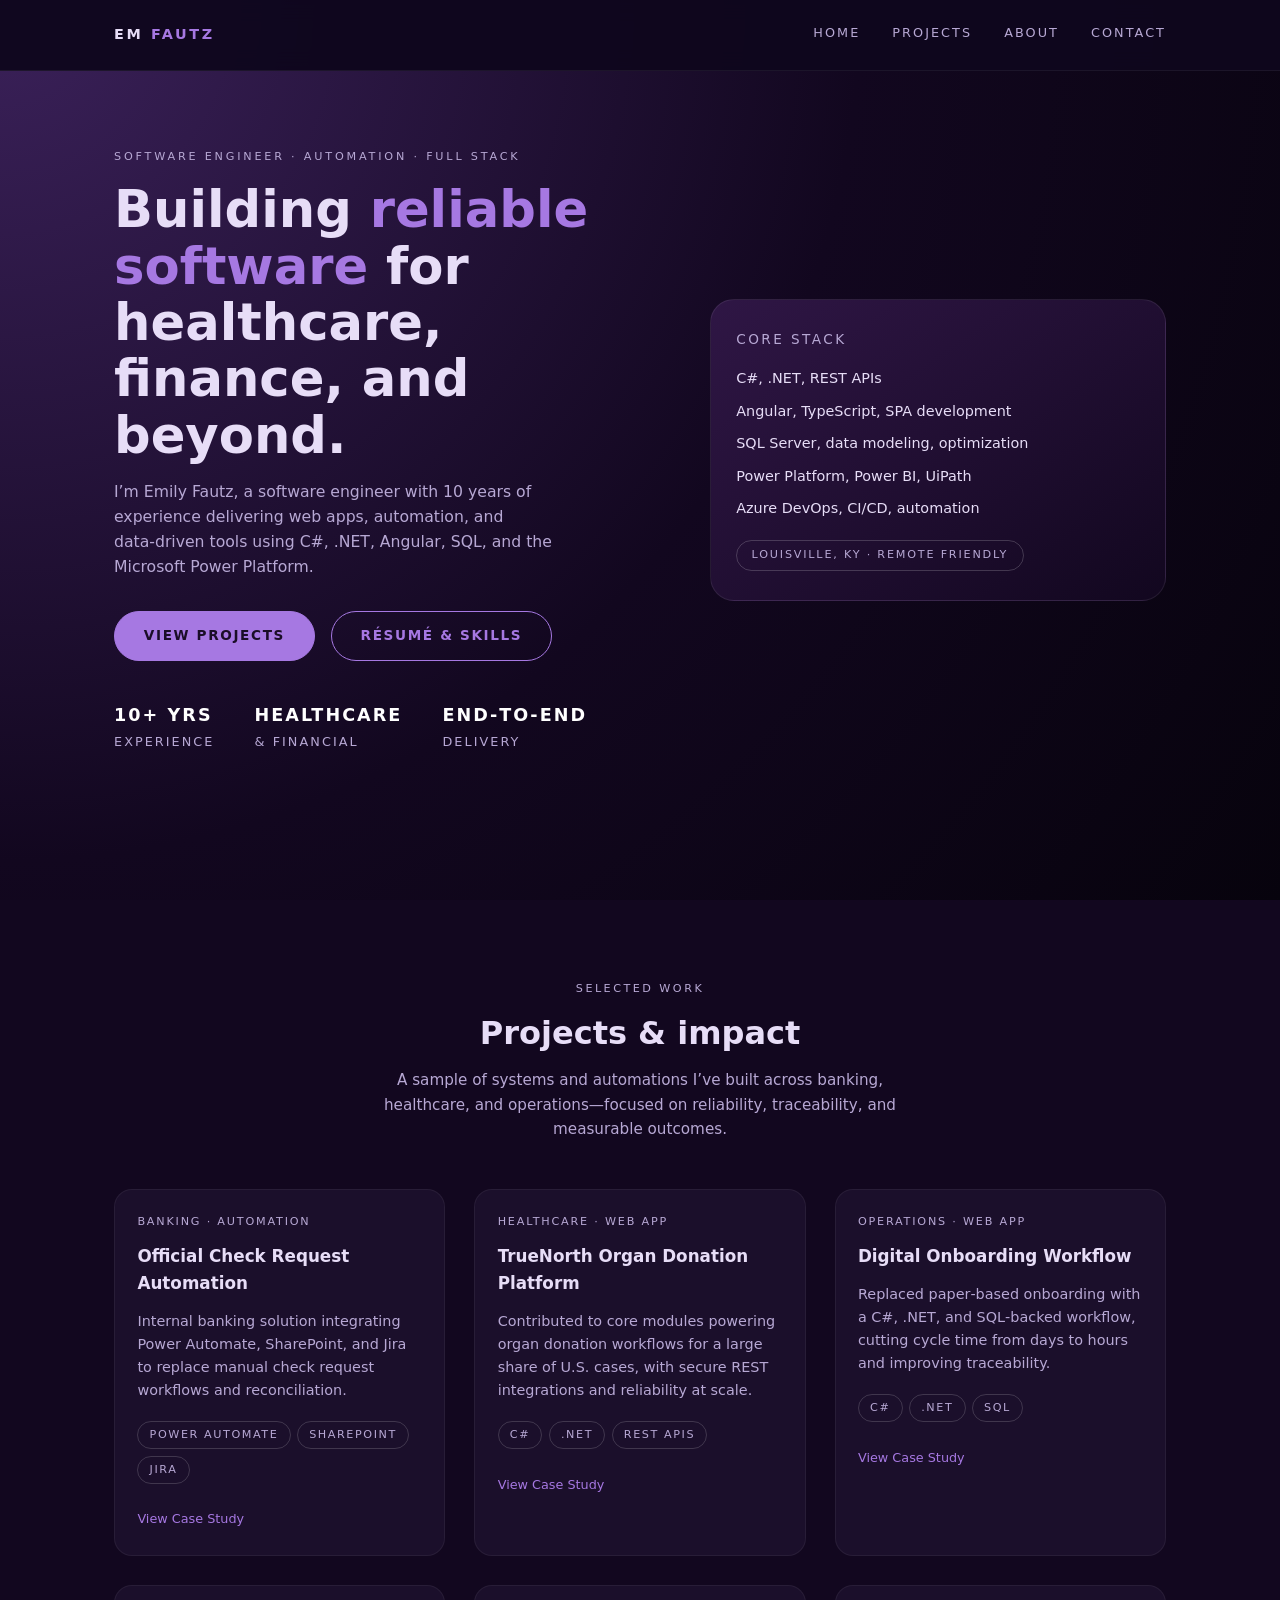
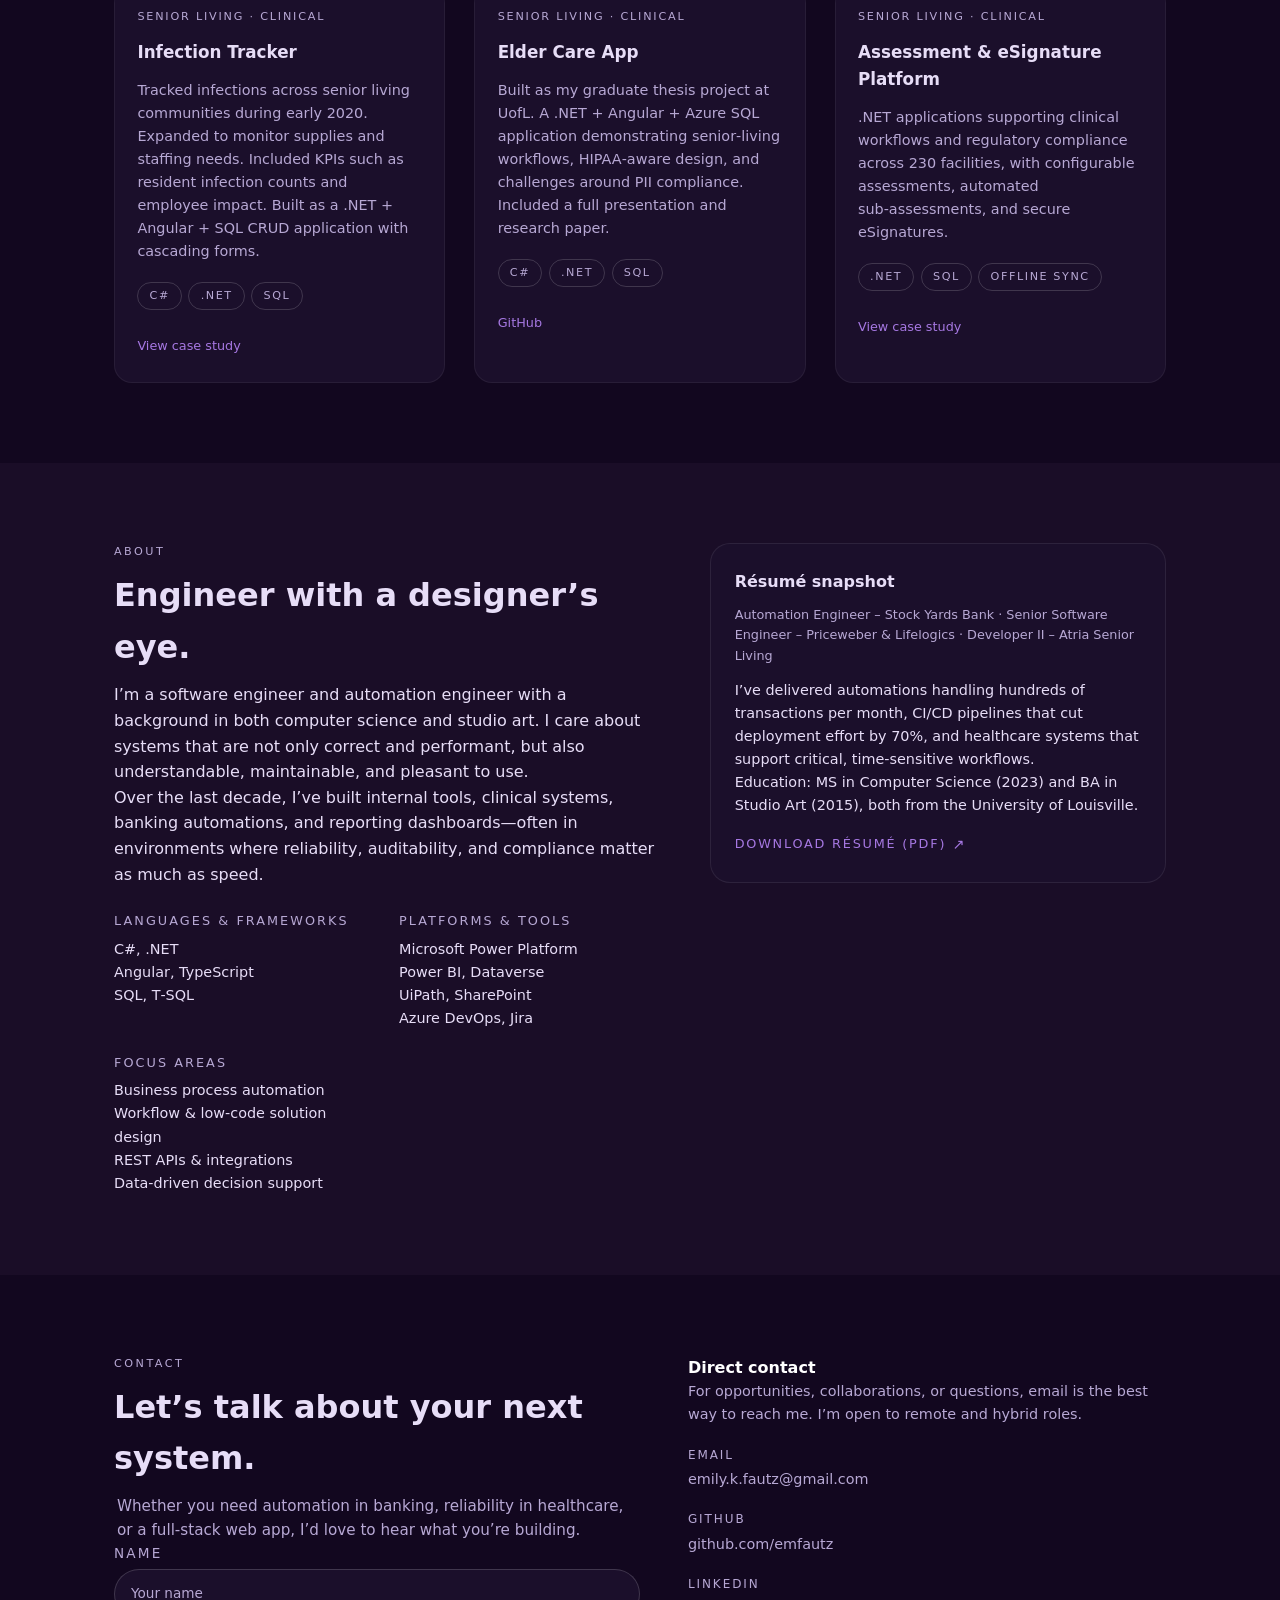
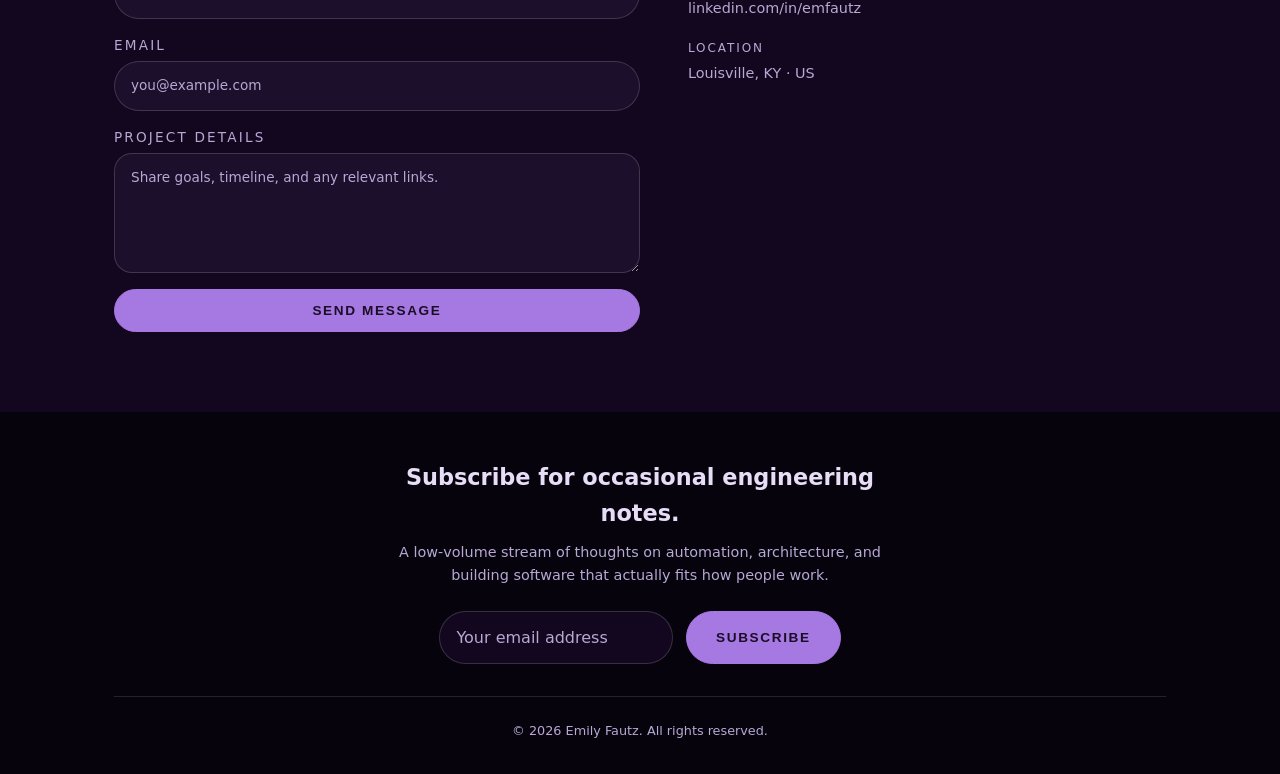
==== index.html @ 3bd38bf5 "initial file upload" ====
<!DOCTYPE html>
<html lang="en">
<head>
  <meta charset="UTF-8" />
  <title>Emily Fautz – Software Engineer</title>
  <meta name="viewport" content="width=device-width, initial-scale=1" />
  <style>
    :root {
      --primary: #2F1645;
      --primary-dark: #1A0D27;
      --accent: #A678E2;
      --light: #f7f2fb;
      --text: #e7ddf7;
      --text-muted: #b7a8d4;
      --max-width: 1100px;
    }

    * {
      box-sizing: border-box;
      margin: 0;
      padding: 0;
    }

    body {
      font-family: system-ui, -apple-system, BlinkMacSystemFont, "Segoe UI", sans-serif;
      background: var(--primary-dark);
      color: var(--text);
      line-height: 1.6;
    }

    img {
      max-width: 100%;
      display: block;
    }

    a {
      color: inherit;
      text-decoration: none;
    }

    .container {
      width: 100%;
      max-width: var(--max-width);
      margin: 0 auto;
      padding: 0 1.5rem;
    }

    .btn {
      display: inline-block;
      padding: 0.8rem 1.8rem;
      border-radius: 999px;
      border: 1px solid var(--accent);
      font-size: 0.85rem;
      letter-spacing: 0.12em;
      text-transform: uppercase;
      font-weight: 600;
      transition: all 0.2s ease;
      background: var(--accent);
      color: var(--primary-dark);
    }

    .btn-outline {
      background: transparent;
      color: var(--accent);
    }

    .btn:hover {
      transform: translateY(-1px);
      box-shadow: 0 10px 25px rgba(0, 0, 0, 0.35);
      background: #fff;
      color: var(--primary);
    }

    header {
      position: fixed;
      top: 0;
      left: 0;
      right: 0;
      z-index: 100;
      background: rgba(15, 7, 30, 0.96);
      backdrop-filter: blur(10px);
      border-bottom: 1px solid rgba(255, 255, 255, 0.06);
    }

    .nav {
      display: flex;
      align-items: center;
      justify-content: space-between;
      height: 70px;
    }

    .logo {
      font-weight: 800;
      letter-spacing: 0.18em;
      text-transform: uppercase;
      font-size: 0.9rem;
    }

    .logo span {
      color: var(--accent);
    }

    .nav-links {
      display: flex;
      gap: 2rem;
      font-size: 0.8rem;
      text-transform: uppercase;
      letter-spacing: 0.16em;
    }

    .nav-links a {
      position: relative;
      padding-bottom: 4px;
      color: var(--text-muted);
    }

    .nav-links a::after {
      content: "";
      position: absolute;
      left: 0;
      bottom: 0;
      width: 0;
      height: 2px;
      background: var(--accent);
      transition: width 0.2s ease;
    }

    .nav-links a:hover {
      color: #fff;
    }

    .nav-links a:hover::after {
      width: 100%;
    }

    main {
      padding-top: 70px;
    }

    .hero {
      min-height: 100vh;
      display: flex;
      align-items: center;
      background: radial-gradient(circle at top left, #3b215a 0, #12071f 55%, #07030d 100%);
      padding: 4rem 0;
    }

    .hero-inner {
      display: grid;
      grid-template-columns: minmax(0, 1.2fr) minmax(0, 1fr);
      gap: 3rem;
      align-items: center;
    }

    .hero-kicker {
      text-transform: uppercase;
      letter-spacing: 0.25em;
      font-size: 0.7rem;
      color: var(--text-muted);
      margin-bottom: 1rem;
    }

    .hero-title {
      font-size: clamp(2.6rem, 4vw, 3.4rem);
      line-height: 1.1;
      margin-bottom: 1rem;
    }

    .hero-title span {
      color: var(--accent);
    }

    .hero-subtitle {
      max-width: 460px;
      color: var(--text-muted);
      margin-bottom: 2rem;
      font-size: 0.98rem;
    }

    .hero-actions {
      display: flex;
      flex-wrap: wrap;
      gap: 1rem;
      margin-bottom: 2.5rem;
    }

    .hero-meta {
      display: flex;
      flex-wrap: wrap;
      gap: 2.5rem;
      font-size: 0.8rem;
      text-transform: uppercase;
      letter-spacing: 0.16em;
      color: var(--text-muted);
    }

    .hero-meta strong {
      display: block;
      font-size: 1.1rem;
      color: #fff;
      margin-bottom: 0.2rem;
    }

    .hero-panel {
      position: relative;
      border-radius: 24px;
      overflow: hidden;
      background: linear-gradient(145deg, #2F1645, #12071f);
      padding: 1.8rem 1.6rem;
      border: 1px solid rgba(255, 255, 255, 0.08);
    }

    .hero-panel-title {
      font-size: 0.85rem;
      text-transform: uppercase;
      letter-spacing: 0.18em;
      color: var(--text-muted);
      margin-bottom: 1rem;
    }

    .hero-panel-list {
      list-style: none;
      font-size: 0.9rem;
      display: grid;
      gap: 0.6rem;
      color: var(--text);
    }

    .hero-panel-tag {
      display: inline-block;
      margin-top: 1.2rem;
      padding: 0.35rem 0.9rem;
      border-radius: 999px;
      border: 1px solid rgba(255, 255, 255, 0.18);
      font-size: 0.7rem;
      text-transform: uppercase;
      letter-spacing: 0.16em;
      color: var(--text-muted);
    }

    section {
      padding: 5rem 0;
    }

    .section-header {
      text-align: center;
      margin-bottom: 3rem;
    }

    .section-kicker {
      text-transform: uppercase;
      letter-spacing: 0.22em;
      font-size: 0.7rem;
      color: var(--text-muted);
      margin-bottom: 0.6rem;
    }

    .section-title {
      font-size: 2rem;
      margin-bottom: 0.6rem;
    }

    .section-subtitle {
      max-width: 520px;
      margin: 0.5rem auto 0;
      color: var(--text-muted);
      font-size: 0.95rem;
    }

    .projects {
      background: #12071f;
    }

    .projects-grid {
      display: grid;
      grid-template-columns: repeat(auto-fit, minmax(260px, 1fr));
      gap: 1.8rem;
    }

    .project-card {
      position: relative;
      border-radius: 18px;
      overflow: hidden;
      background: #1b0f2b;
      border: 1px solid rgba(255, 255, 255, 0.06);
      padding: 1.4rem 1.4rem 1.6rem;
      display: flex;
      flex-direction: column;
      gap: 0.8rem;
    }

    .project-tag {
      font-size: 0.7rem;
      text-transform: uppercase;
      letter-spacing: 0.16em;
      color: var(--text-muted);
    }

    .project-title {
      font-size: 1.05rem;
      font-weight: 600;
    }

    .project-desc {
      font-size: 0.9rem;
      color: var(--text-muted);
    }

    .project-tech {
      display: flex;
      flex-wrap: wrap;
      gap: 0.4rem;
      margin-top: 0.4rem;
    }

    .badge {
      font-size: 0.7rem;
      text-transform: uppercase;
      letter-spacing: 0.14em;
      padding: 0.25rem 0.7rem;
      border-radius: 999px;
      border: 1px solid rgba(255, 255, 255, 0.16);
      color: var(--text-muted);
    }

    .project-links {
      margin-top: 0.8rem;
      display: flex;
      gap: 0.8rem;
      font-size: 0.8rem;
    }

    .project-links a {
      color: var(--accent);
    }

    .about {
      background: var(--primary-dark);
    }

    .about-inner {
      display: grid;
      grid-template-columns: minmax(0, 1.2fr) minmax(0, 1fr);
      gap: 3rem;
      align-items: flex-start;
    }

    .about-text p {
      margin-bottom: 1rem;
      color: var(--text-muted);
      font-size: 0.95rem;
    }

    .skills-grid {
      display: grid;
      grid-template-columns: repeat(auto-fit, minmax(180px, 1fr));
      gap: 1.4rem;
      margin-top: 1.5rem;
      font-size: 0.9rem;
    }

    .skills-group-title {
      font-size: 0.8rem;
      text-transform: uppercase;
      letter-spacing: 0.16em;
      color: var(--text-muted);
      margin-bottom: 0.4rem;
    }

    .skills-group-list {
      list-style: none;
      color: var(--text);
    }

    .resume-panel {
      border-radius: 20px;
      background: #1b0f2b;
      border: 1px solid rgba(255, 255, 255, 0.08);
      padding: 1.6rem 1.5rem;
      font-size: 0.9rem;
    }

    .resume-panel h3 {
      font-size: 1rem;
      margin-bottom: 0.6rem;
    }

    .resume-meta {
      font-size: 0.8rem;
      color: var(--text-muted);
      margin-bottom: 0.8rem;
    }

    .resume-link {
      display: inline-flex;
      align-items: center;
      gap: 0.4rem;
      margin-top: 1rem;
      font-size: 0.8rem;
      color: var(--accent);
      text-transform: uppercase;
      letter-spacing: 0.14em;
    }

    .resume-link::after {
      content: "↗";
      font-size: 0.9rem;
    }

    .contact {
      background: #12071f;
    }

    .contact-inner {
      display: grid;
      grid-template-columns: minmax(0, 1.1fr) minmax(0, 1fr);
      gap: 3rem;
      align-items: flex-start;
    }

    .contact-form {
      display: grid;
      gap: 1rem;
    }

    .field {
      display: flex;
      flex-direction: column;
      gap: 0.3rem;
      font-size: 0.85rem;
    }

    .field label {
      text-transform: uppercase;
      letter-spacing: 0.16em;
      color: var(--text-muted);
    }

    .field input,
    .field textarea {
      border-radius: 999px;
      border: 1px solid rgba(255, 255, 255, 0.16);
      padding: 0.8rem 1rem;
      font: inherit;
      background: #1b0f2b;
      color: var(--text);
      outline: none;
      transition: border-color 0.2s ease, box-shadow 0.2s ease;
    }

    .field textarea {
      border-radius: 18px;
      min-height: 120px;
      resize: vertical;
    }

    .field input::placeholder,
    .field textarea::placeholder {
      color: var(--text-muted);
    }

    .field input:focus,
    .field textarea:focus {
      border-color: var(--accent);
      box-shadow: 0 0 0 1px var(--accent);
    }

    .contact-info {
      font-size: 0.9rem;
      color: var(--text-muted);
      display: flex;
      flex-direction: column;
      gap: 1.2rem;
    }

    .contact-info h3 {
      font-size: 1rem;
      color: #fff;
    }

    .contact-item span {
      display: block;
      font-size: 0.75rem;
      text-transform: uppercase;
      letter-spacing: 0.16em;
      color: var(--text-muted);
      margin-bottom: 0.2rem;
    }

    .newsletter {
      padding: 3rem 0 2rem;
      background: #07030d;
      text-align: center;
    }

    .newsletter-inner {
      max-width: 520px;
      margin: 0 auto 2rem;
    }

    .newsletter-title {
      font-size: 1.4rem;
      margin-bottom: 0.6rem;
    }

    .newsletter-subtitle {
      font-size: 0.9rem;
      color: var(--text-muted);
    }

    .newsletter-form {
      margin-top: 1.5rem;
      display: flex;
      flex-wrap: wrap;
      gap: 0.8rem;
      justify-content: center;
    }

    .newsletter-form input {
      min-width: 220px;
      border-radius: 999px;
      border: 1px solid rgba(255, 255, 255, 0.16);
      padding: 0.8rem 1rem;
      background: #12071f;
      color: var(--text);
      font: inherit;
      outline: none;
    }

    .newsletter-form input::placeholder {
      color: var(--text-muted);
    }

    .newsletter-form input:focus {
      border-color: var(--accent);
    }

    footer {
      border-top: 1px solid rgba(255, 255, 255, 0.12);
      padding-top: 1.5rem;
      font-size: 0.8rem;
      color: var(--text-muted);
      text-align: center;
    }

    @media (max-width: 900px) {
      .hero-inner,
      .about-inner,
      .contact-inner {
        grid-template-columns: 1fr;
      }

      .hero {
        padding-top: 5rem;
      }

      .nav-links {
        display: none;
      }
    }
  </style>
</head>
<body>
  <header>
    <div class="container nav">
      <div class="logo">EM <span>FAUTZ</span></div>
      <nav class="nav-links">
        <a href="#home">Home</a>
        <a href="#projects">Projects</a>
        <a href="#about">About</a>
        <a href="#contact">Contact</a>
      </nav>
    </div>
  </header>

  <main id="home" class="hero">
    <div class="container hero-inner">
      <div>
        <div class="hero-kicker">Software engineer · automation · full stack</div>
        <h1 class="hero-title">
          Building <span>reliable software</span> for healthcare, finance, and beyond.
        </h1>
        <p class="hero-subtitle">
          I’m Emily Fautz, a software engineer with 10 years of experience delivering web apps, automation, and data‑driven
          tools using C#, .NET, Angular, SQL, and the Microsoft Power Platform.
        </p>
        <div class="hero-actions">
          <a href="#projects" class="btn">View projects</a>
          <a href="#about" class="btn btn-outline">Résumé & skills</a>
        </div>
        <div class="hero-meta">
          <div>
            <strong>10+ yrs</strong>
            experience
          </div>
          <div>
            <strong>Healthcare</strong>
            & financial
          </div>
          <div>
            <strong>End‑to‑end</strong>
            delivery
          </div>
        </div>
      </div>

      <aside class="hero-panel">
        <div class="hero-panel-title">Core stack</div>
        <ul class="hero-panel-list">
          <li>C#, .NET, REST APIs</li>
          <li>Angular, TypeScript, SPA development</li>
          <li>SQL Server, data modeling, optimization</li>
          <li>Power Platform, Power BI, UiPath</li>
          <li>Azure DevOps, CI/CD, automation</li>
        </ul>
        <div class="hero-panel-tag">Louisville, KY · Remote friendly</div>
      </aside>
    </div>
  </main>

  <section id="projects" class="projects">
    <div class="container">
      <div class="section-header">
        <div class="section-kicker">Selected work</div>
        <h2 class="section-title">Projects & impact</h2>
        <p class="section-subtitle">
          A sample of systems and automations I’ve built across banking, healthcare, and operations—focused on reliability,
          traceability, and measurable outcomes.
        </p>
      </div>

      <div class="projects-grid">
        <article class="project-card">
          <div class="project-tag">Banking · Automation</div>
          <h3 class="project-title">Official Check Request Automation</h3>
          <p class="project-desc">
            Internal banking solution integrating Power Automate, SharePoint, and Jira to replace manual check request
            workflows and reconciliation.
          </p>
          <div class="project-tech">
            <span class="badge">Power Automate</span>
            <span class="badge">SharePoint</span>
            <span class="badge">Jira</span>
          </div>
          <div class="project-links">
            <a href="case-official-check.html">View Case Study</a>
          </div>
        </article>

        <article class="project-card">
          <div class="project-tag">Healthcare · Web app</div>
          <h3 class="project-title">TrueNorth Organ Donation Platform</h3>
          <p class="project-desc">
            Contributed to core modules powering organ donation workflows for a large share of U.S. cases, with secure REST
            integrations and reliability at scale.
          </p>
          <div class="project-tech">
            <span class="badge">C#</span>
            <span class="badge">.NET</span>
            <span class="badge">REST APIs</span>
          </div>
          <div class="project-links">
            <a href="case-truenorth.html">View Case Study</a>
          </div>
        </article>

        <article class="project-card">
          <div class="project-tag">Operations · Web app</div>
          <h3 class="project-title">Digital Onboarding Workflow</h3>
          <p class="project-desc">
            Replaced paper‑based onboarding with a C#, .NET, and SQL‑backed workflow, cutting cycle time from days to hours
            and improving traceability.
          </p>
          <div class="project-tech">
            <span class="badge">C#</span>
            <span class="badge">.NET</span>
            <span class="badge">SQL</span>
          </div>
          <div class="project-links">
            <a href="case-onboarding.html">View Case Study</a>
          </div>
        </article>

        <article class="project-card">
          <div class="project-tag">Senior living · Clinical</div>
          <h3 class="project-title">Infection Tracker</h3>
          <p class="project-desc">
            Tracked infections across senior living communities during early 2020. Expanded to monitor supplies and staffing needs.
            Included KPIs such as resident infection counts and employee impact. Built as a .NET + Angular + SQL CRUD application
            with cascading forms.
          </p>
          <div class="project-tech">
            <span class="badge">C#</span>
            <span class="badge">.NET</span>
            <span class="badge">SQL</span>
          </div>
          <div class="project-links">
            <a href="case-infection-tracker.html">View case study</a>
          </div>
        </article>
        <article class="project-card">
          <div class="project-tag">Senior living · Clinical</div>
          <h3 class="project-title">Elder Care App</h3>
          <p class="project-desc">
            Built as my graduate thesis project at UofL. A .NET + Angular + Azure SQL application demonstrating senior‑living
            workflows, HIPAA‑aware design, and challenges around PII compliance. Included a full presentation and research paper.
          </p>
          <div class="project-tech">
            <span class="badge">C#</span>
            <span class="badge">.NET</span>
            <span class="badge">SQL</span>
          </div>
          <div class="project-links">
            <a href="https://github.com/emfautz/ElderCareApplication" target="_blank">GitHub</a>
          </div>
        </article>

      <article class="project-card">
        <div class="project-tag">Senior living · Clinical</div>
        <h3 class="project-title">Assessment & eSignature Platform</h3>
        <p class="project-desc">
          .NET applications supporting clinical workflows and regulatory compliance across 230 facilities, with configurable
          assessments, automated sub‑assessments, and secure eSignatures.
        </p>
        <div class="project-tech">
          <span class="badge">.NET</span>
          <span class="badge">SQL</span>
          <span class="badge">Offline sync</span>
        </div>
        <div class="project-links">
          <a href="case-assessment-esignature.html">View case study</a>
        </div>
      </article>

      </div>
    </div>
  </section>

  <section id="about" class="about">
    <div class="container about-inner">
      <div>
        <div class="section-kicker">About</div>
        <h2 class="section-title">Engineer with a designer’s eye.</h2>
        <p>
          I’m a software engineer and automation engineer with a background in both computer science and studio art.
          I care about systems that are not only correct and performant, but also understandable, maintainable, and
          pleasant to use.
        </p>
        <p>
          Over the last decade, I’ve built internal tools, clinical systems, banking automations, and reporting
          dashboards—often in environments where reliability, auditability, and compliance matter as much as speed.
        </p>

        <div class="skills-grid">
          <div>
            <div class="skills-group-title">Languages & frameworks</div>
            <ul class="skills-group-list">
              <li>C#, .NET</li>
              <li>Angular, TypeScript</li>
              <li>SQL, T‑SQL</li>
            </ul>
          </div>
          <div>
            <div class="skills-group-title">Platforms & tools</div>
            <ul class="skills-group-list">
              <li>Microsoft Power Platform</li>
              <li>Power BI, Dataverse</li>
              <li>UiPath, SharePoint</li>
              <li>Azure DevOps, Jira</li>
            </ul>
          </div>
          <div>
            <div class="skills-group-title">Focus areas</div>
            <ul class="skills-group-list">
              <li>Business process automation</li>
              <li>Workflow & low‑code solution design</li>
              <li>REST APIs & integrations</li>
              <li>Data‑driven decision support</li>
            </ul>
          </div>
        </div>
      </div>

      <aside class="resume-panel">
        <h3>Résumé snapshot</h3>
        <div class="resume-meta">
          Automation Engineer – Stock Yards Bank · Senior Software Engineer – Priceweber & Lifelogics · Developer II – Atria
          Senior Living
        </div>
        <p>
          I’ve delivered automations handling hundreds of transactions per month, CI/CD pipelines that cut deployment
          effort by 70%, and healthcare systems that support critical, time‑sensitive workflows.
        </p>
        <p>
          Education: MS in Computer Science (2023) and BA in Studio Art (2015), both from the University of Louisville.
        </p>
        <a class="resume-link" href="resume.pdf" download>Download résumé (PDF)</a>
      </aside>
    </div>
  </section>

  <section id="contact" class="contact">
    <div class="container contact-inner">
      <div>
        <div class="section-kicker">Contact</div>
        <h2 class="section-title">Let’s talk about your next system.</h2>
        <p class="section-subtitle">
          Whether you need automation in banking, reliability in healthcare, or a full‑stack web app, I’d love to hear
          what you’re building.
        </p>

        <form class="contact-form" onsubmit="event.preventDefault(); alert('Demo only – wire this up to your backend or form service.');">
          <div class="field">
            <label for="name">Name</label>
            <input id="name" type="text" placeholder="Your name" required />
          </div>
          <div class="field">
            <label for="email">Email</label>
            <input id="email" type="email" placeholder="you@example.com" required />
          </div>
          <div class="field">
            <label for="message">Project details</label>
            <textarea id="message" placeholder="Share goals, timeline, and any relevant links."></textarea>
          </div>
          <button class="btn" type="submit">Send message</button>
        </form>
      </div>

      <div class="contact-info">
        <div>
          <h3>Direct contact</h3>
          <p>
            For opportunities, collaborations, or questions, email is the best way to reach me. I’m open to remote and
            hybrid roles.
          </p>
        </div>
        <div class="contact-item">
          <span>Email</span>
          <a href="mailto:emily.k.fautz@gmail.com">emily.k.fautz@gmail.com</a>
        </div>
        <div class="contact-item">
          <span>GitHub</span>
          <a href="https://github.com/emfautz" target="_blank">github.com/emfautz</a>
        </div>
        <div class="contact-item">
          <span>LinkedIn</span>
          <a href="https://linkedin.com/in/emfautz" target="_blank">linkedin.com/in/emfautz</a>
        </div>
        <div class="contact-item">
          <span>Location</span>
          Louisville, KY · US
        </div>
      </div>
    </div>
  </section>

  <section class="newsletter">
    <div class="container">
      <div class="newsletter-inner">
        <h3 class="newsletter-title">Subscribe for occasional engineering notes.</h3>
        <p class="newsletter-subtitle">
          A low‑volume stream of thoughts on automation, architecture, and building software that actually fits how people work.
        </p>

        <form class="newsletter-form" onsubmit="event.preventDefault(); alert('Newsletter demo only.');">
          <input type="email" placeholder="Your email address" required />
          <button class="btn" type="submit">Subscribe</button>
        </form>
      </div>

      <footer>
        &copy; <span id="year"></span> Emily Fautz. All rights reserved.
      </footer>
    </div>
  </section>

  <script>
    document.getElementById("year").textContent = new Date().getFullYear();
  </script>
</body>
</html>
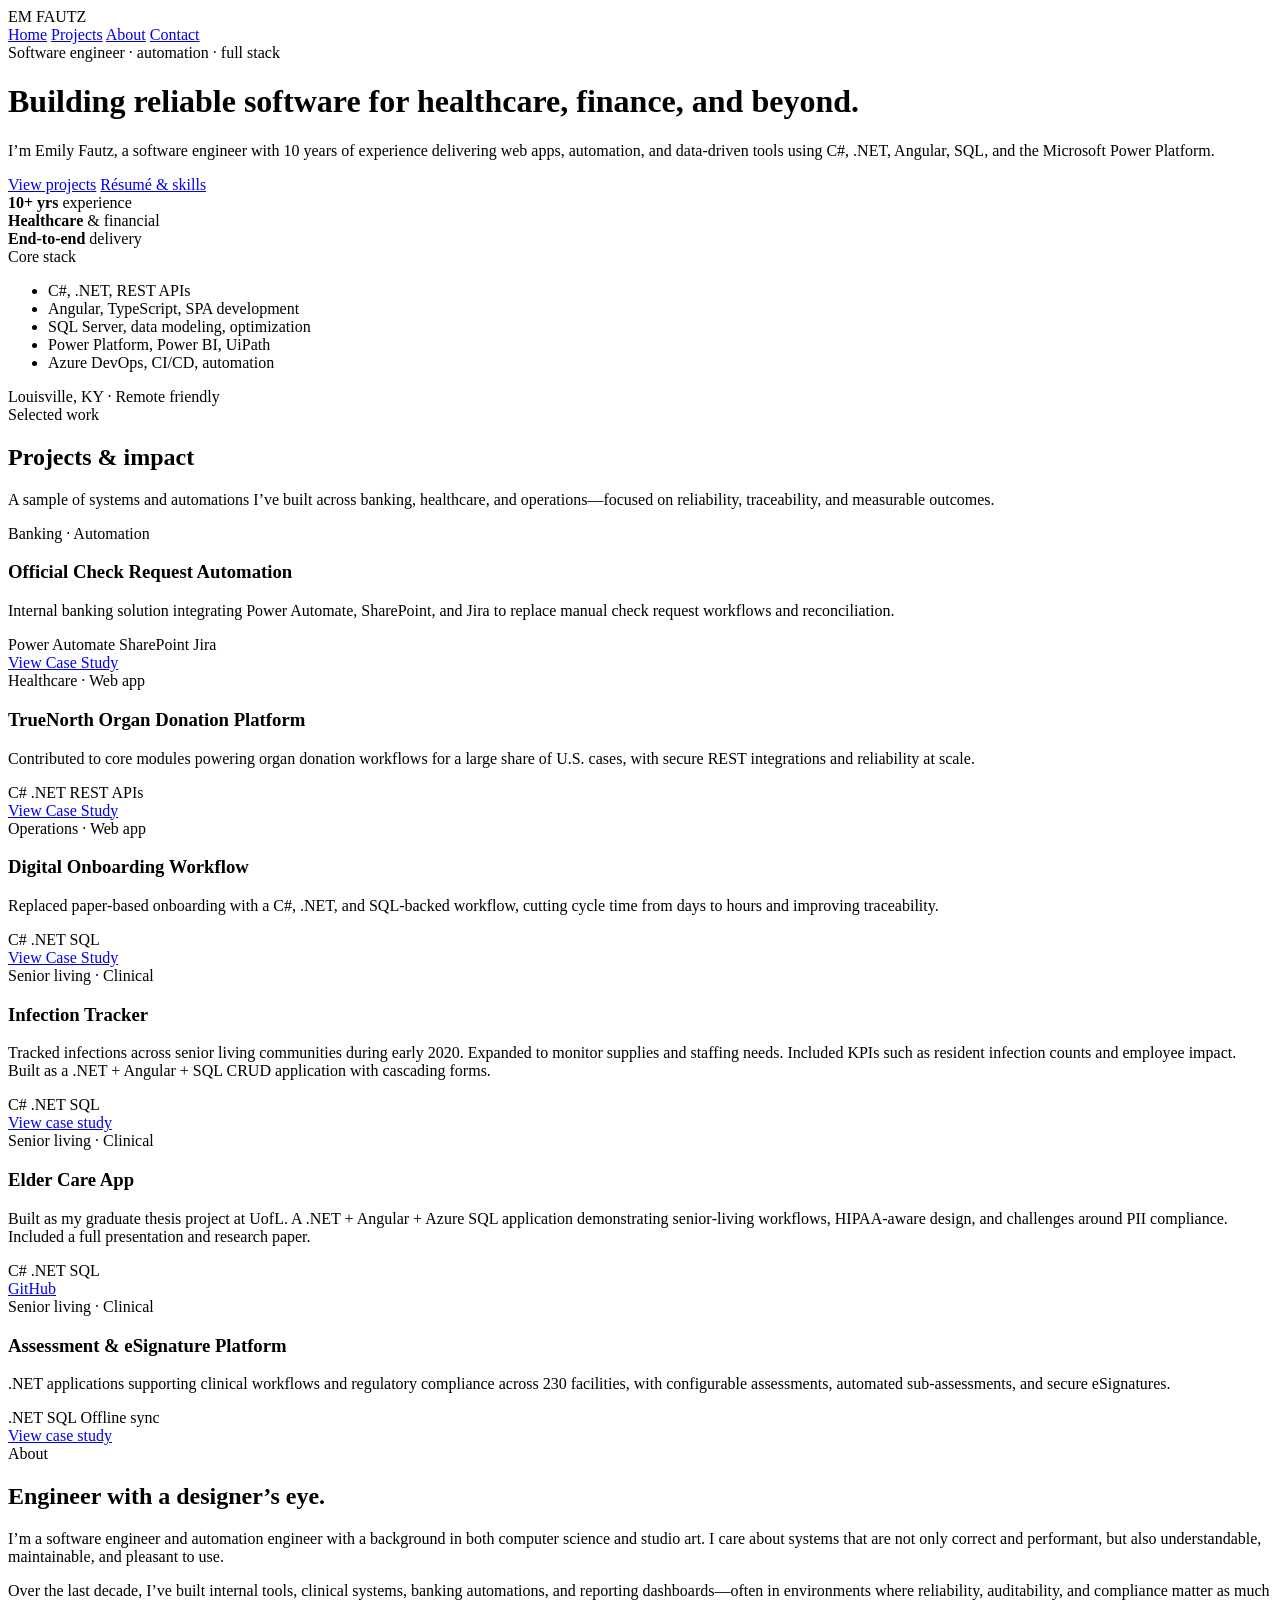
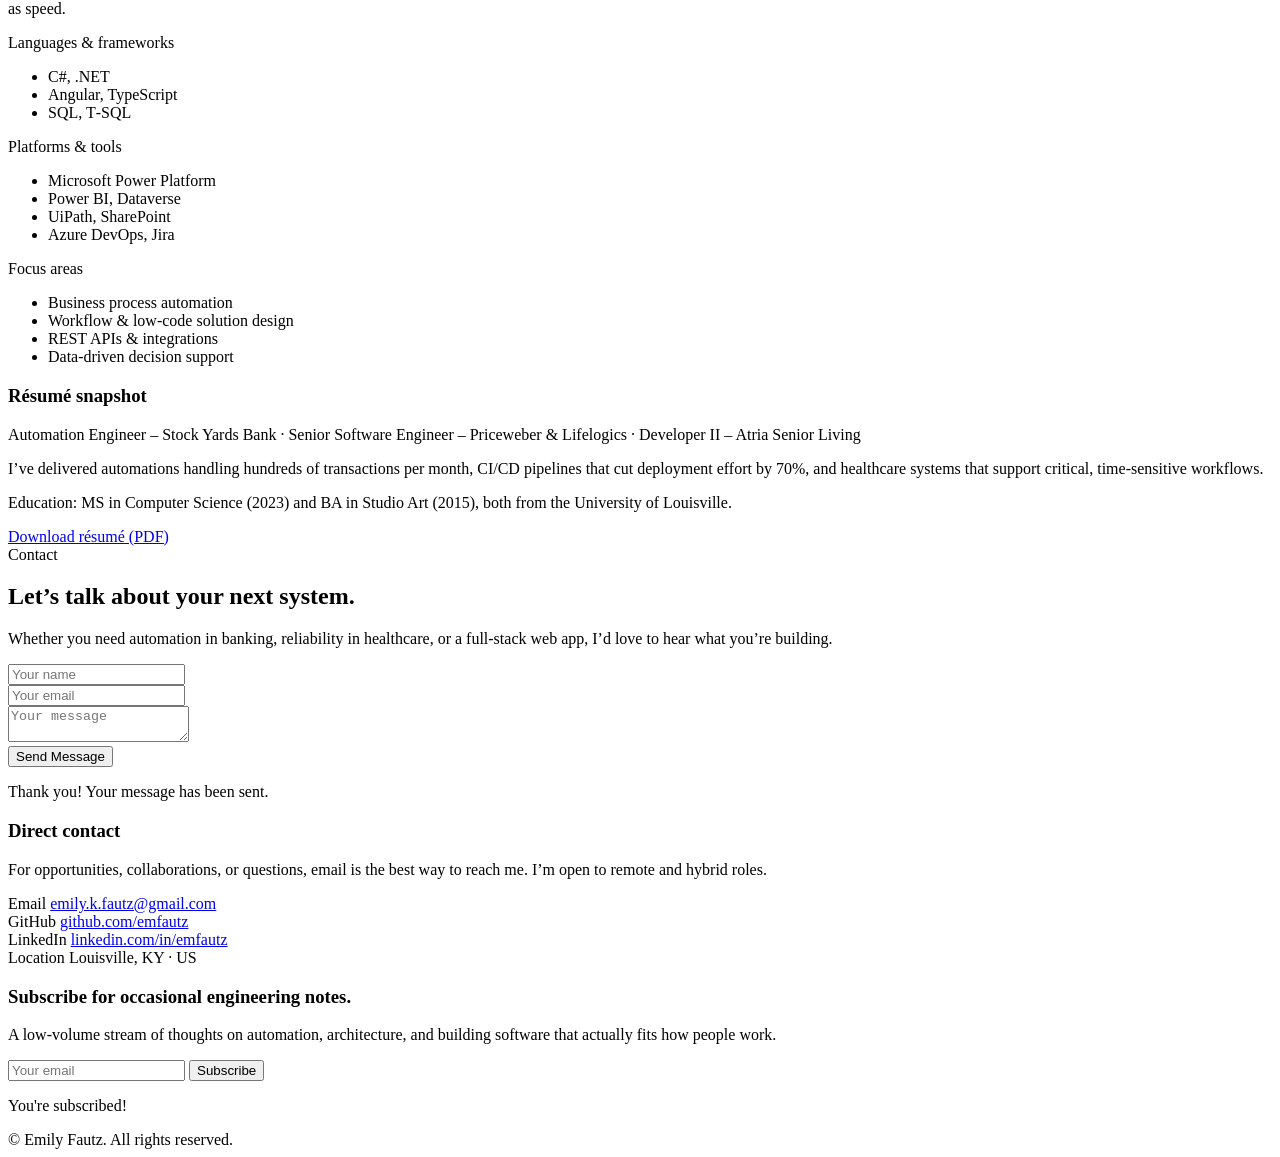
==== commit 8e4ca409: "Add files via upload" ====
--- a/index.html
+++ b/index.html
@@ -4,561 +4,7 @@
   <meta charset="UTF-8" />
   <title>Emily Fautz – Software Engineer</title>
   <meta name="viewport" content="width=device-width, initial-scale=1" />
-  <style>
-    :root {
-      --primary: #2F1645;
-      --primary-dark: #1A0D27;
-      --accent: #A678E2;
-      --light: #f7f2fb;
-      --text: #e7ddf7;
-      --text-muted: #b7a8d4;
-      --max-width: 1100px;
-    }
-
-    * {
-      box-sizing: border-box;
-      margin: 0;
-      padding: 0;
-    }
-
-    body {
-      font-family: system-ui, -apple-system, BlinkMacSystemFont, "Segoe UI", sans-serif;
-      background: var(--primary-dark);
-      color: var(--text);
-      line-height: 1.6;
-    }
-
-    img {
-      max-width: 100%;
-      display: block;
-    }
-
-    a {
-      color: inherit;
-      text-decoration: none;
-    }
-
-    .container {
-      width: 100%;
-      max-width: var(--max-width);
-      margin: 0 auto;
-      padding: 0 1.5rem;
-    }
-
-    .btn {
-      display: inline-block;
-      padding: 0.8rem 1.8rem;
-      border-radius: 999px;
-      border: 1px solid var(--accent);
-      font-size: 0.85rem;
-      letter-spacing: 0.12em;
-      text-transform: uppercase;
-      font-weight: 600;
-      transition: all 0.2s ease;
-      background: var(--accent);
-      color: var(--primary-dark);
-    }
-
-    .btn-outline {
-      background: transparent;
-      color: var(--accent);
-    }
-
-    .btn:hover {
-      transform: translateY(-1px);
-      box-shadow: 0 10px 25px rgba(0, 0, 0, 0.35);
-      background: #fff;
-      color: var(--primary);
-    }
-
-    header {
-      position: fixed;
-      top: 0;
-      left: 0;
-      right: 0;
-      z-index: 100;
-      background: rgba(15, 7, 30, 0.96);
-      backdrop-filter: blur(10px);
-      border-bottom: 1px solid rgba(255, 255, 255, 0.06);
-    }
-
-    .nav {
-      display: flex;
-      align-items: center;
-      justify-content: space-between;
-      height: 70px;
-    }
-
-    .logo {
-      font-weight: 800;
-      letter-spacing: 0.18em;
-      text-transform: uppercase;
-      font-size: 0.9rem;
-    }
-
-    .logo span {
-      color: var(--accent);
-    }
-
-    .nav-links {
-      display: flex;
-      gap: 2rem;
-      font-size: 0.8rem;
-      text-transform: uppercase;
-      letter-spacing: 0.16em;
-    }
-
-    .nav-links a {
-      position: relative;
-      padding-bottom: 4px;
-      color: var(--text-muted);
-    }
-
-    .nav-links a::after {
-      content: "";
-      position: absolute;
-      left: 0;
-      bottom: 0;
-      width: 0;
-      height: 2px;
-      background: var(--accent);
-      transition: width 0.2s ease;
-    }
-
-    .nav-links a:hover {
-      color: #fff;
-    }
-
-    .nav-links a:hover::after {
-      width: 100%;
-    }
-
-    main {
-      padding-top: 70px;
-    }
-
-    .hero {
-      min-height: 100vh;
-      display: flex;
-      align-items: center;
-      background: radial-gradient(circle at top left, #3b215a 0, #12071f 55%, #07030d 100%);
-      padding: 4rem 0;
-    }
-
-    .hero-inner {
-      display: grid;
-      grid-template-columns: minmax(0, 1.2fr) minmax(0, 1fr);
-      gap: 3rem;
-      align-items: center;
-    }
-
-    .hero-kicker {
-      text-transform: uppercase;
-      letter-spacing: 0.25em;
-      font-size: 0.7rem;
-      color: var(--text-muted);
-      margin-bottom: 1rem;
-    }
-
-    .hero-title {
-      font-size: clamp(2.6rem, 4vw, 3.4rem);
-      line-height: 1.1;
-      margin-bottom: 1rem;
-    }
-
-    .hero-title span {
-      color: var(--accent);
-    }
-
-    .hero-subtitle {
-      max-width: 460px;
-      color: var(--text-muted);
-      margin-bottom: 2rem;
-      font-size: 0.98rem;
-    }
-
-    .hero-actions {
-      display: flex;
-      flex-wrap: wrap;
-      gap: 1rem;
-      margin-bottom: 2.5rem;
-    }
-
-    .hero-meta {
-      display: flex;
-      flex-wrap: wrap;
-      gap: 2.5rem;
-      font-size: 0.8rem;
-      text-transform: uppercase;
-      letter-spacing: 0.16em;
-      color: var(--text-muted);
-    }
-
-    .hero-meta strong {
-      display: block;
-      font-size: 1.1rem;
-      color: #fff;
-      margin-bottom: 0.2rem;
-    }
-
-    .hero-panel {
-      position: relative;
-      border-radius: 24px;
-      overflow: hidden;
-      background: linear-gradient(145deg, #2F1645, #12071f);
-      padding: 1.8rem 1.6rem;
-      border: 1px solid rgba(255, 255, 255, 0.08);
-    }
-
-    .hero-panel-title {
-      font-size: 0.85rem;
-      text-transform: uppercase;
-      letter-spacing: 0.18em;
-      color: var(--text-muted);
-      margin-bottom: 1rem;
-    }
-
-    .hero-panel-list {
-      list-style: none;
-      font-size: 0.9rem;
-      display: grid;
-      gap: 0.6rem;
-      color: var(--text);
-    }
-
-    .hero-panel-tag {
-      display: inline-block;
-      margin-top: 1.2rem;
-      padding: 0.35rem 0.9rem;
-      border-radius: 999px;
-      border: 1px solid rgba(255, 255, 255, 0.18);
-      font-size: 0.7rem;
-      text-transform: uppercase;
-      letter-spacing: 0.16em;
-      color: var(--text-muted);
-    }
-
-    section {
-      padding: 5rem 0;
-    }
-
-    .section-header {
-      text-align: center;
-      margin-bottom: 3rem;
-    }
-
-    .section-kicker {
-      text-transform: uppercase;
-      letter-spacing: 0.22em;
-      font-size: 0.7rem;
-      color: var(--text-muted);
-      margin-bottom: 0.6rem;
-    }
-
-    .section-title {
-      font-size: 2rem;
-      margin-bottom: 0.6rem;
-    }
-
-    .section-subtitle {
-      max-width: 520px;
-      margin: 0.5rem auto 0;
-      color: var(--text-muted);
-      font-size: 0.95rem;
-    }
-
-    .projects {
-      background: #12071f;
-    }
-
-    .projects-grid {
-      display: grid;
-      grid-template-columns: repeat(auto-fit, minmax(260px, 1fr));
-      gap: 1.8rem;
-    }
-
-    .project-card {
-      position: relative;
-      border-radius: 18px;
-      overflow: hidden;
-      background: #1b0f2b;
-      border: 1px solid rgba(255, 255, 255, 0.06);
-      padding: 1.4rem 1.4rem 1.6rem;
-      display: flex;
-      flex-direction: column;
-      gap: 0.8rem;
-    }
-
-    .project-tag {
-      font-size: 0.7rem;
-      text-transform: uppercase;
-      letter-spacing: 0.16em;
-      color: var(--text-muted);
-    }
-
-    .project-title {
-      font-size: 1.05rem;
-      font-weight: 600;
-    }
-
-    .project-desc {
-      font-size: 0.9rem;
-      color: var(--text-muted);
-    }
-
-    .project-tech {
-      display: flex;
-      flex-wrap: wrap;
-      gap: 0.4rem;
-      margin-top: 0.4rem;
-    }
-
-    .badge {
-      font-size: 0.7rem;
-      text-transform: uppercase;
-      letter-spacing: 0.14em;
-      padding: 0.25rem 0.7rem;
-      border-radius: 999px;
-      border: 1px solid rgba(255, 255, 255, 0.16);
-      color: var(--text-muted);
-    }
-
-    .project-links {
-      margin-top: 0.8rem;
-      display: flex;
-      gap: 0.8rem;
-      font-size: 0.8rem;
-    }
-
-    .project-links a {
-      color: var(--accent);
-    }
-
-    .about {
-      background: var(--primary-dark);
-    }
-
-    .about-inner {
-      display: grid;
-      grid-template-columns: minmax(0, 1.2fr) minmax(0, 1fr);
-      gap: 3rem;
-      align-items: flex-start;
-    }
-
-    .about-text p {
-      margin-bottom: 1rem;
-      color: var(--text-muted);
-      font-size: 0.95rem;
-    }
-
-    .skills-grid {
-      display: grid;
-      grid-template-columns: repeat(auto-fit, minmax(180px, 1fr));
-      gap: 1.4rem;
-      margin-top: 1.5rem;
-      font-size: 0.9rem;
-    }
-
-    .skills-group-title {
-      font-size: 0.8rem;
-      text-transform: uppercase;
-      letter-spacing: 0.16em;
-      color: var(--text-muted);
-      margin-bottom: 0.4rem;
-    }
-
-    .skills-group-list {
-      list-style: none;
-      color: var(--text);
-    }
-
-    .resume-panel {
-      border-radius: 20px;
-      background: #1b0f2b;
-      border: 1px solid rgba(255, 255, 255, 0.08);
-      padding: 1.6rem 1.5rem;
-      font-size: 0.9rem;
-    }
-
-    .resume-panel h3 {
-      font-size: 1rem;
-      margin-bottom: 0.6rem;
-    }
-
-    .resume-meta {
-      font-size: 0.8rem;
-      color: var(--text-muted);
-      margin-bottom: 0.8rem;
-    }
-
-    .resume-link {
-      display: inline-flex;
-      align-items: center;
-      gap: 0.4rem;
-      margin-top: 1rem;
-      font-size: 0.8rem;
-      color: var(--accent);
-      text-transform: uppercase;
-      letter-spacing: 0.14em;
-    }
-
-    .resume-link::after {
-      content: "↗";
-      font-size: 0.9rem;
-    }
-
-    .contact {
-      background: #12071f;
-    }
-
-    .contact-inner {
-      display: grid;
-      grid-template-columns: minmax(0, 1.1fr) minmax(0, 1fr);
-      gap: 3rem;
-      align-items: flex-start;
-    }
-
-    .contact-form {
-      display: grid;
-      gap: 1rem;
-    }
-
-    .field {
-      display: flex;
-      flex-direction: column;
-      gap: 0.3rem;
-      font-size: 0.85rem;
-    }
-
-    .field label {
-      text-transform: uppercase;
-      letter-spacing: 0.16em;
-      color: var(--text-muted);
-    }
-
-    .field input,
-    .field textarea {
-      border-radius: 999px;
-      border: 1px solid rgba(255, 255, 255, 0.16);
-      padding: 0.8rem 1rem;
-      font: inherit;
-      background: #1b0f2b;
-      color: var(--text);
-      outline: none;
-      transition: border-color 0.2s ease, box-shadow 0.2s ease;
-    }
-
-    .field textarea {
-      border-radius: 18px;
-      min-height: 120px;
-      resize: vertical;
-    }
-
-    .field input::placeholder,
-    .field textarea::placeholder {
-      color: var(--text-muted);
-    }
-
-    .field input:focus,
-    .field textarea:focus {
-      border-color: var(--accent);
-      box-shadow: 0 0 0 1px var(--accent);
-    }
-
-    .contact-info {
-      font-size: 0.9rem;
-      color: var(--text-muted);
-      display: flex;
-      flex-direction: column;
-      gap: 1.2rem;
-    }
-
-    .contact-info h3 {
-      font-size: 1rem;
-      color: #fff;
-    }
-
-    .contact-item span {
-      display: block;
-      font-size: 0.75rem;
-      text-transform: uppercase;
-      letter-spacing: 0.16em;
-      color: var(--text-muted);
-      margin-bottom: 0.2rem;
-    }
-
-    .newsletter {
-      padding: 3rem 0 2rem;
-      background: #07030d;
-      text-align: center;
-    }
-
-    .newsletter-inner {
-      max-width: 520px;
-      margin: 0 auto 2rem;
-    }
-
-    .newsletter-title {
-      font-size: 1.4rem;
-      margin-bottom: 0.6rem;
-    }
-
-    .newsletter-subtitle {
-      font-size: 0.9rem;
-      color: var(--text-muted);
-    }
-
-    .newsletter-form {
-      margin-top: 1.5rem;
-      display: flex;
-      flex-wrap: wrap;
-      gap: 0.8rem;
-      justify-content: center;
-    }
-
-    .newsletter-form input {
-      min-width: 220px;
-      border-radius: 999px;
-      border: 1px solid rgba(255, 255, 255, 0.16);
-      padding: 0.8rem 1rem;
-      background: #12071f;
-      color: var(--text);
-      font: inherit;
-      outline: none;
-    }
-
-    .newsletter-form input::placeholder {
-      color: var(--text-muted);
-    }
-
-    .newsletter-form input:focus {
-      border-color: var(--accent);
-    }
-
-    footer {
-      border-top: 1px solid rgba(255, 255, 255, 0.12);
-      padding-top: 1.5rem;
-      font-size: 0.8rem;
-      color: var(--text-muted);
-      text-align: center;
-    }
-
-    @media (max-width: 900px) {
-      .hero-inner,
-      .about-inner,
-      .contact-inner {
-        grid-template-columns: 1fr;
-      }
-
-      .hero {
-        padding-top: 5rem;
-      }
-
-      .nav-links {
-        display: none;
-      }
-    }
-  </style>
+  <link rel="stylesheet" href="css/styles.css">
 </head>
 <body>
   <header>
@@ -809,21 +255,22 @@
           what you’re building.
         </p>
 
-        <form class="contact-form" onsubmit="event.preventDefault(); alert('Demo only – wire this up to your backend or form service.');">
-          <div class="field">
-            <label for="name">Name</label>
-            <input id="name" type="text" placeholder="Your name" required />
-          </div>
-          <div class="field">
-            <label for="email">Email</label>
-            <input id="email" type="email" placeholder="you@example.com" required />
-          </div>
-          <div class="field">
-            <label for="message">Project details</label>
-            <textarea id="message" placeholder="Share goals, timeline, and any relevant links."></textarea>
-          </div>
-          <button class="btn" type="submit">Send message</button>
-        </form>
+      <form id="contact-form" class="contact-form">
+        <div class="field"><input type="text" name="name" placeholder="Your name" required></div>
+        <div class="field"><input type="email" name="email" placeholder="Your email" required></div>
+        <div class="field"><textarea name="message" placeholder="Your message" required></textarea></div>
+        
+        
+        
+
+        <!-- Honeypot field -->
+        <input type="text" name="_gotcha" style="display:none">
+        <button type="submit" class="btn">Send Message</button>
+      </form>
+      </div>
+      <!-- POPUP -->
+      <div id="contact-popup" class="contact-popup">
+        <p>Thank you! Your message has been sent.</p>
       </div>
 
       <div class="contact-info">
@@ -862,20 +309,29 @@
           A low‑volume stream of thoughts on automation, architecture, and building software that actually fits how people work.
         </p>
 
-        <form class="newsletter-form" onsubmit="event.preventDefault(); alert('Newsletter demo only.');">
-          <input type="email" placeholder="Your email address" required />
-          <button class="btn" type="submit">Subscribe</button>
-        </form>
-      </div>
-
-      <footer>
-        &copy; <span id="year"></span> Emily Fautz. All rights reserved.
-      </footer>
-    </div>
-  </section>
-
-  <script>
-    document.getElementById("year").textContent = new Date().getFullYear();
-  </script>
+      <form id="subscribe-form" class="newsletter-form">
+        <input type="email" name="email" placeholder="Your email" required>
+
+        <!-- Honeypot -->
+        <input type="text" name="_gotcha" style="display:none">
+
+        <button type="submit" class="btn">Subscribe</button>
+      </form>
+
+      <!-- Popup -->
+      <div id="subscribe-popup" class="contact-popup">
+        <p>You're subscribed!</p>
+      </div>
+    </div> <!-- Closes newsletter-inner -->
+  </div> <!-- Closes container -->
+</section>
+
+<footer>
+  <div class="container">
+    &copy; <span id="year"></span> Emily Fautz. All rights reserved.
+  </div>
+</footer>
+
+<script src="js/main.js"></script>
 </body>
 </html>
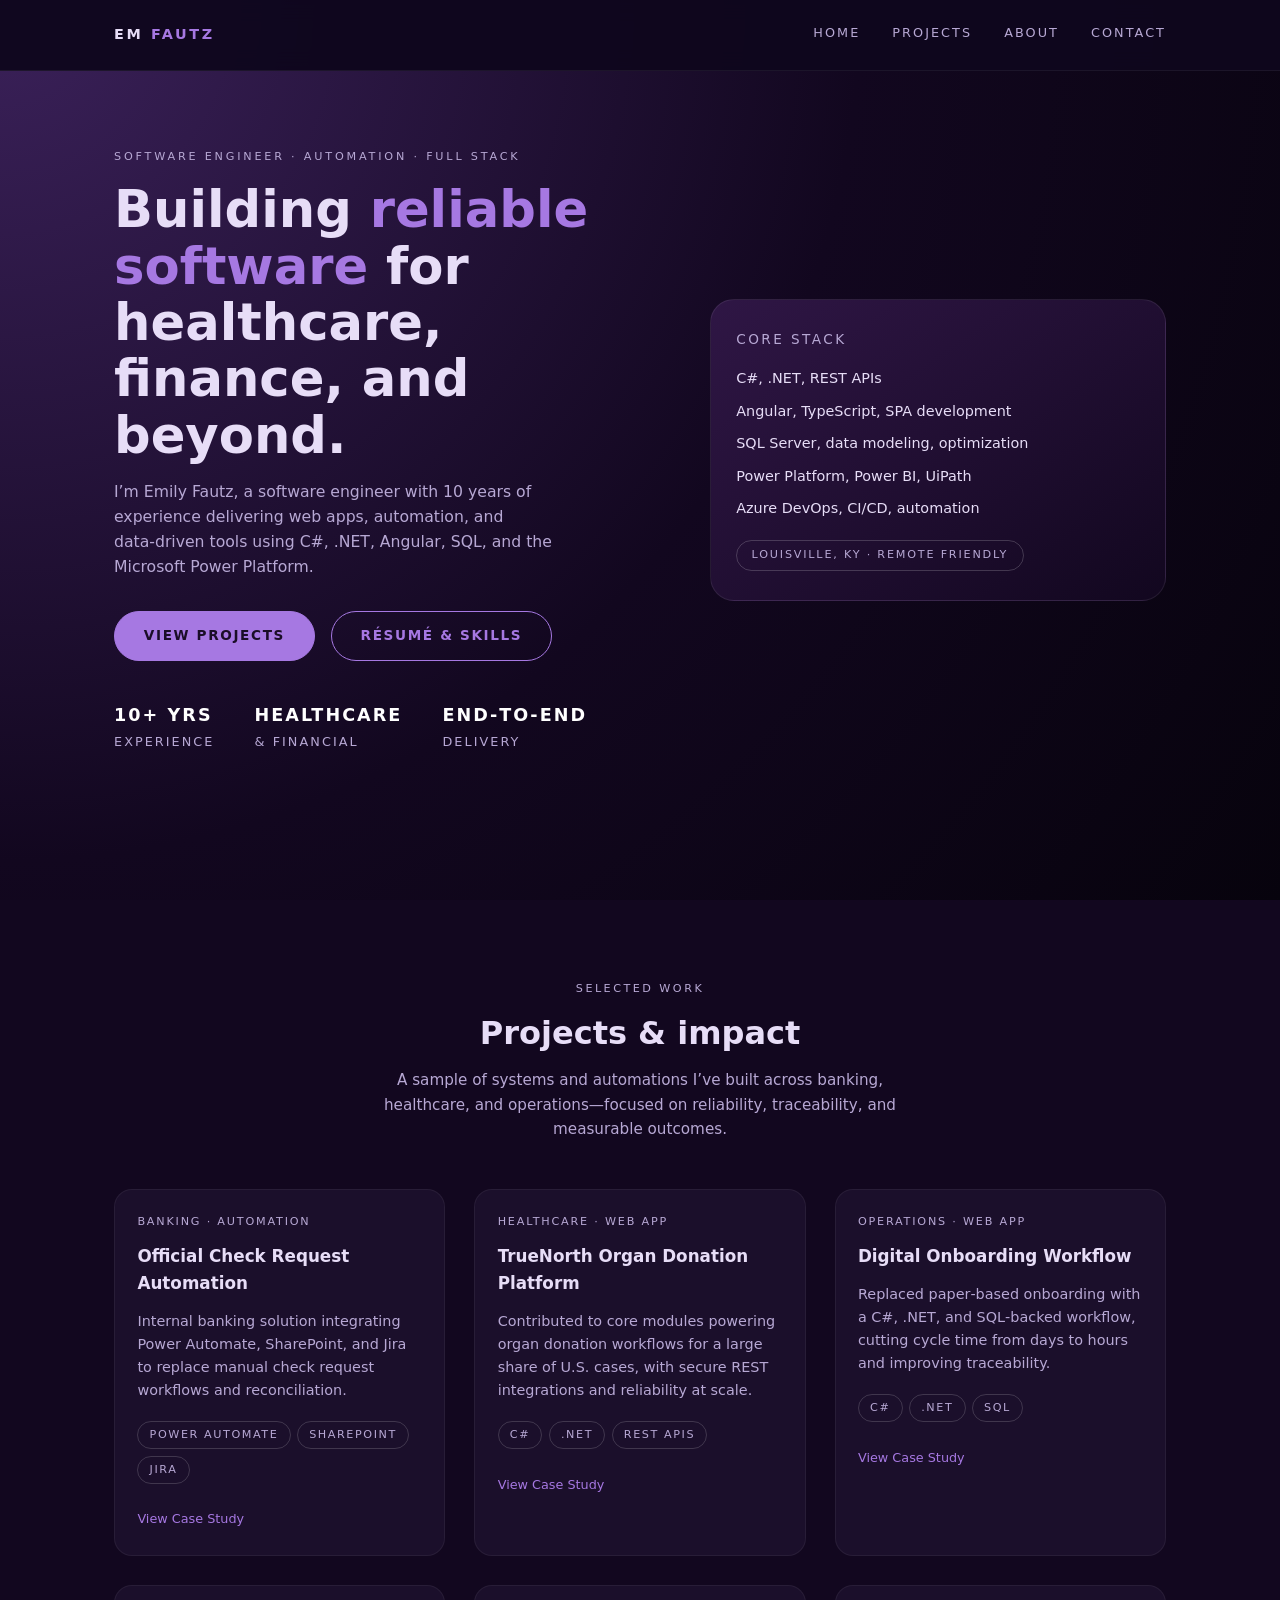
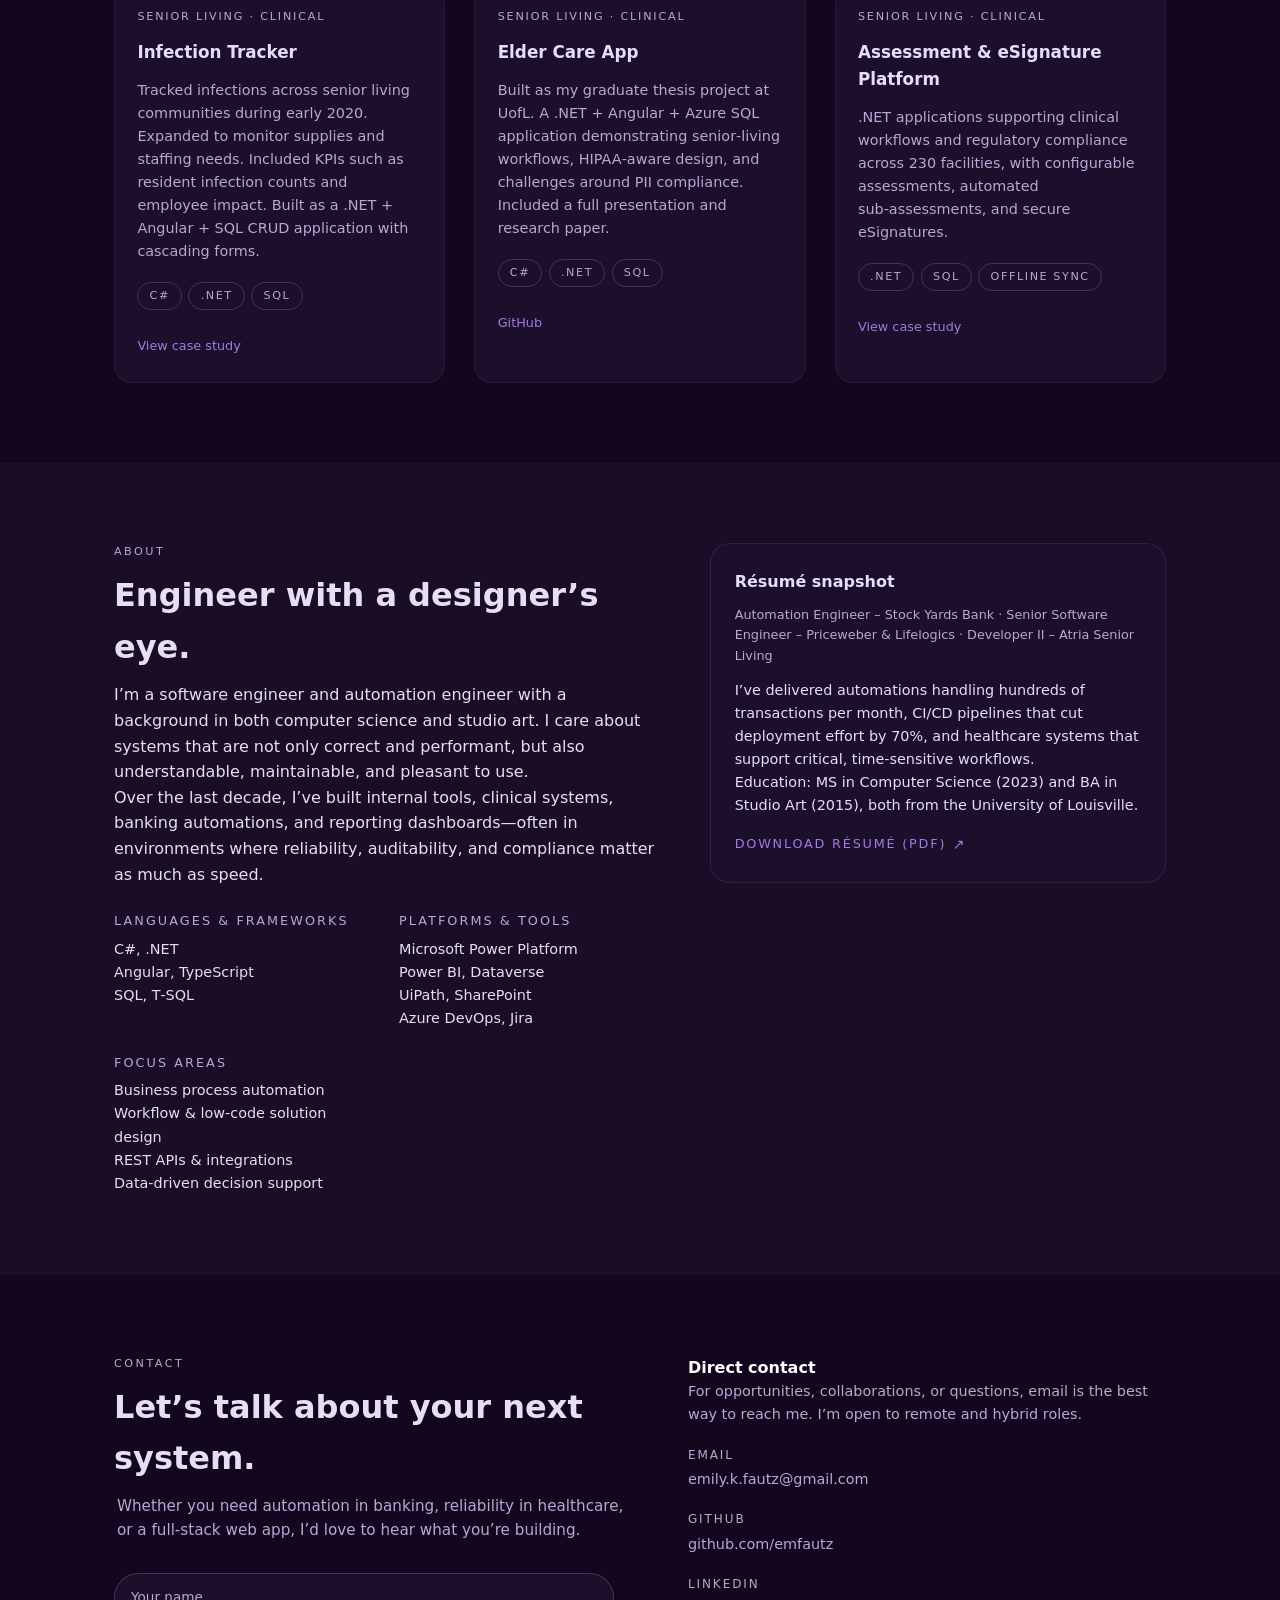
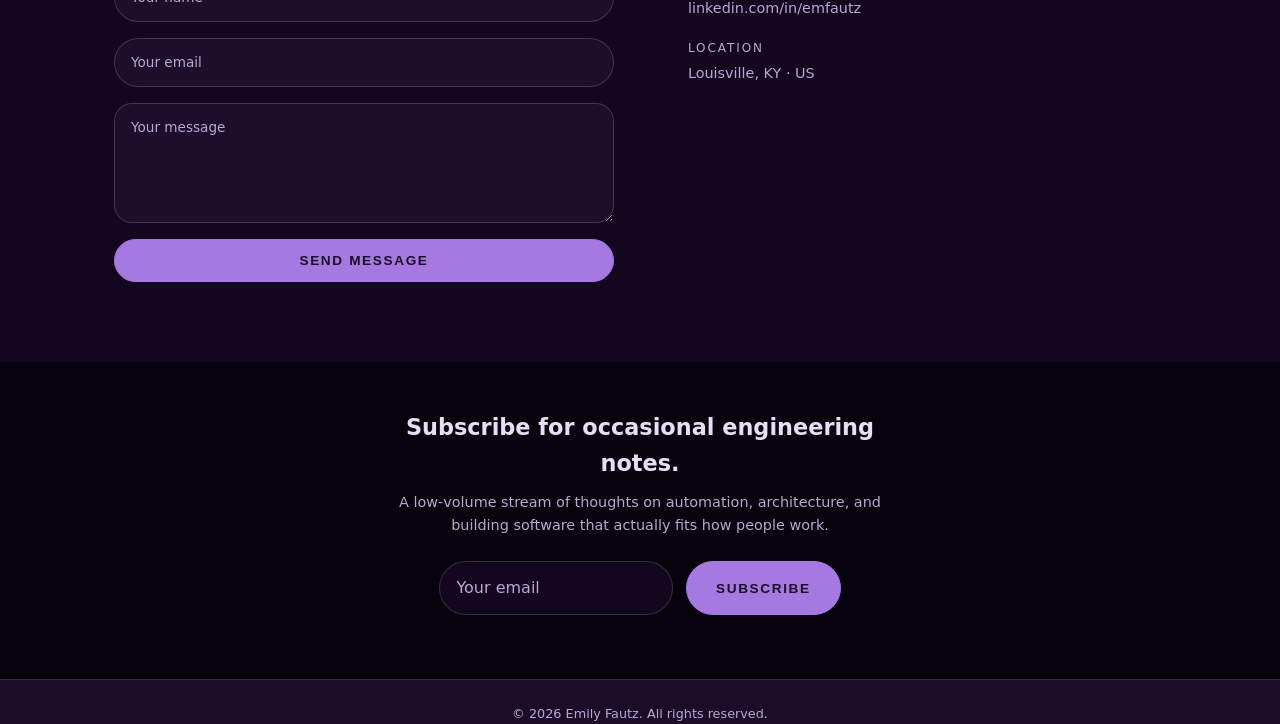
==== commit 9609f2c6: "Update index.html" ====
--- a/index.html
+++ b/index.html
@@ -4,7 +4,7 @@
   <meta charset="UTF-8" />
   <title>Emily Fautz – Software Engineer</title>
   <meta name="viewport" content="width=device-width, initial-scale=1" />
-  <link rel="stylesheet" href="css/styles.css">
+  <link rel="stylesheet" href="styles.css">
 </head>
 <body>
   <header>
@@ -332,6 +332,6 @@
   </div>
 </footer>
 
-<script src="js/main.js"></script>
+<script src="main.js"></script>
 </body>
 </html>
--- a/styles.css
+++ b/styles.css
@@ -0,0 +1,721 @@
+:root {
+      --primary: #2F1645;
+      --primary-dark: #1A0D27;
+      --accent: #A678E2;
+      --light: #f7f2fb;
+      --text: #e7ddf7;
+      --text-muted: #b7a8d4;
+      --max-width: 1100px;
+    }
+
+    * {
+      box-sizing: border-box;
+      margin: 0;
+      padding: 0;
+    }
+
+    body {
+      font-family: system-ui, -apple-system, BlinkMacSystemFont, "Segoe UI", sans-serif;
+      background: var(--primary-dark);
+      color: var(--text);
+      line-height: 1.6;
+    }
+
+    img {
+      max-width: 100%;
+      display: block;
+    }
+
+    a {
+      color: inherit;
+      text-decoration: none;
+    }
+
+    .container {
+      width: 100%;
+      max-width: var(--max-width);
+      margin: 0 auto;
+      padding: 0 1.5rem;
+    }
+
+    .btn {
+      display: inline-block;
+      padding: 0.8rem 1.8rem;
+      border-radius: 999px;
+      border: 1px solid var(--accent);
+      font-size: 0.85rem;
+      letter-spacing: 0.12em;
+      text-transform: uppercase;
+      font-weight: 600;
+      transition: all 0.2s ease;
+      background: var(--accent);
+      color: var(--primary-dark);
+    }
+
+    .btn-outline {
+      background: transparent;
+      color: var(--accent);
+    }
+
+    .btn:hover {
+      transform: translateY(-1px);
+      box-shadow: 0 10px 25px rgba(0, 0, 0, 0.35);
+      background: #fff;
+      color: var(--primary);
+    }
+
+    header {
+      position: fixed;
+      top: 0;
+      left: 0;
+      right: 0;
+      z-index: 100;
+      background: rgba(15, 7, 30, 0.96);
+      backdrop-filter: blur(10px);
+      border-bottom: 1px solid rgba(255, 255, 255, 0.06);
+    }
+
+    .nav {
+      display: flex;
+      align-items: center;
+      justify-content: space-between;
+      height: 70px;
+    }
+
+    .logo {
+      font-weight: 800;
+      letter-spacing: 0.18em;
+      text-transform: uppercase;
+      font-size: 0.9rem;
+    }
+
+    .logo span {
+      color: var(--accent);
+    }
+
+    .nav-links {
+      display: flex;
+      gap: 2rem;
+      font-size: 0.8rem;
+      text-transform: uppercase;
+      letter-spacing: 0.16em;
+    }
+
+    .nav-links a {
+      position: relative;
+      padding-bottom: 4px;
+      color: var(--text-muted);
+    }
+
+    .nav-links a::after {
+      content: "";
+      position: absolute;
+      left: 0;
+      bottom: 0;
+      width: 0;
+      height: 2px;
+      background: var(--accent);
+      transition: width 0.2s ease;
+    }
+
+    .nav-links a:hover {
+      color: #fff;
+    }
+
+    .nav-links a:hover::after {
+      width: 100%;
+    }
+
+    main {
+      padding-top: 70px;
+    }
+
+    .hero {
+      min-height: 100vh;
+      display: flex;
+      align-items: center;
+      background: radial-gradient(circle at top left, #3b215a 0, #12071f 55%, #07030d 100%);
+      padding: 4rem 0;
+    }
+
+    .hero-inner {
+      display: grid;
+      grid-template-columns: minmax(0, 1.2fr) minmax(0, 1fr);
+      gap: 3rem;
+      align-items: center;
+    }
+
+    .hero-kicker {
+      text-transform: uppercase;
+      letter-spacing: 0.25em;
+      font-size: 0.7rem;
+      color: var(--text-muted);
+      margin-bottom: 1rem;
+    }
+
+    .hero-title {
+      font-size: clamp(2.6rem, 4vw, 3.4rem);
+      line-height: 1.1;
+      margin-bottom: 1rem;
+    }
+
+    .hero-title span {
+      color: var(--accent);
+    }
+
+    .hero-subtitle {
+      max-width: 460px;
+      color: var(--text-muted);
+      margin-bottom: 2rem;
+      font-size: 0.98rem;
+    }
+
+    .hero-actions {
+      display: flex;
+      flex-wrap: wrap;
+      gap: 1rem;
+      margin-bottom: 2.5rem;
+    }
+
+    .hero-meta {
+      display: flex;
+      flex-wrap: wrap;
+      gap: 2.5rem;
+      font-size: 0.8rem;
+      text-transform: uppercase;
+      letter-spacing: 0.16em;
+      color: var(--text-muted);
+    }
+
+    .hero-meta strong {
+      display: block;
+      font-size: 1.1rem;
+      color: #fff;
+      margin-bottom: 0.2rem;
+    }
+
+    .hero-panel {
+      position: relative;
+      border-radius: 24px;
+      overflow: hidden;
+      background: linear-gradient(145deg, #2F1645, #12071f);
+      padding: 1.8rem 1.6rem;
+      border: 1px solid rgba(255, 255, 255, 0.08);
+    }
+
+    .hero-panel-title {
+      font-size: 0.85rem;
+      text-transform: uppercase;
+      letter-spacing: 0.18em;
+      color: var(--text-muted);
+      margin-bottom: 1rem;
+    }
+
+    .hero-panel-list {
+      list-style: none;
+      font-size: 0.9rem;
+      display: grid;
+      gap: 0.6rem;
+      color: var(--text);
+    }
+
+    .hero-panel-tag {
+      display: inline-block;
+      margin-top: 1.2rem;
+      padding: 0.35rem 0.9rem;
+      border-radius: 999px;
+      border: 1px solid rgba(255, 255, 255, 0.18);
+      font-size: 0.7rem;
+      text-transform: uppercase;
+      letter-spacing: 0.16em;
+      color: var(--text-muted);
+    }
+
+    section {
+      padding: 5rem 0;
+    }
+
+    .section-header {
+      text-align: center;
+      margin-bottom: 3rem;
+    }
+
+    .section-kicker {
+      text-transform: uppercase;
+      letter-spacing: 0.22em;
+      font-size: 0.7rem;
+      color: var(--text-muted);
+      margin-bottom: 0.6rem;
+    }
+
+    .section-title {
+      font-size: 2rem;
+      margin-bottom: 0.6rem;
+    }
+
+    .section-subtitle {
+      max-width: 520px;
+      margin: 0.5rem auto 0;
+      color: var(--text-muted);
+      font-size: 0.95rem;
+    }
+
+    .projects {
+      background: #12071f;
+    }
+
+    .projects-grid {
+      display: grid;
+      grid-template-columns: repeat(auto-fit, minmax(260px, 1fr));
+      gap: 1.8rem;
+    }
+
+    .project-card {
+      position: relative;
+      border-radius: 18px;
+      overflow: hidden;
+      background: #1b0f2b;
+      border: 1px solid rgba(255, 255, 255, 0.06);
+      padding: 1.4rem 1.4rem 1.6rem;
+      display: flex;
+      flex-direction: column;
+      gap: 0.8rem;
+    }
+
+    .project-tag {
+      font-size: 0.7rem;
+      text-transform: uppercase;
+      letter-spacing: 0.16em;
+      color: var(--text-muted);
+    }
+
+    .project-title {
+      font-size: 1.05rem;
+      font-weight: 600;
+    }
+
+    .project-desc {
+      font-size: 0.9rem;
+      color: var(--text-muted);
+    }
+
+    .project-tech {
+      display: flex;
+      flex-wrap: wrap;
+      gap: 0.4rem;
+      margin-top: 0.4rem;
+    }
+
+    .badge {
+      font-size: 0.7rem;
+      text-transform: uppercase;
+      letter-spacing: 0.14em;
+      padding: 0.25rem 0.7rem;
+      border-radius: 999px;
+      border: 1px solid rgba(255, 255, 255, 0.16);
+      color: var(--text-muted);
+    }
+
+    .project-links {
+      margin-top: 0.8rem;
+      display: flex;
+      gap: 0.8rem;
+      font-size: 0.8rem;
+    }
+
+    .project-links a {
+      color: var(--accent);
+    }
+
+    .about {
+      background: var(--primary-dark);
+    }
+
+    .about-inner {
+      display: grid;
+      grid-template-columns: minmax(0, 1.2fr) minmax(0, 1fr);
+      gap: 3rem;
+      align-items: flex-start;
+    }
+
+    .about-text p {
+      margin-bottom: 1rem;
+      color: var(--text-muted);
+      font-size: 0.95rem;
+    }
+
+    .skills-grid {
+      display: grid;
+      grid-template-columns: repeat(auto-fit, minmax(180px, 1fr));
+      gap: 1.4rem;
+      margin-top: 1.5rem;
+      font-size: 0.9rem;
+    }
+
+    .skills-group-title {
+      font-size: 0.8rem;
+      text-transform: uppercase;
+      letter-spacing: 0.16em;
+      color: var(--text-muted);
+      margin-bottom: 0.4rem;
+    }
+
+    .skills-group-list {
+      list-style: none;
+      color: var(--text);
+    }
+
+    .resume-panel {
+      border-radius: 20px;
+      background: #1b0f2b;
+      border: 1px solid rgba(255, 255, 255, 0.08);
+      padding: 1.6rem 1.5rem;
+      font-size: 0.9rem;
+    }
+
+    .resume-panel h3 {
+      font-size: 1rem;
+      margin-bottom: 0.6rem;
+    }
+
+    .resume-meta {
+      font-size: 0.8rem;
+      color: var(--text-muted);
+      margin-bottom: 0.8rem;
+    }
+
+    .resume-link {
+      display: inline-flex;
+      align-items: center;
+      gap: 0.4rem;
+      margin-top: 1rem;
+      font-size: 0.8rem;
+      color: var(--accent);
+      text-transform: uppercase;
+      letter-spacing: 0.14em;
+    }
+
+    .resume-link::after {
+      content: "↗";
+      font-size: 0.9rem;
+    }
+
+    .contact {
+      background: #12071f;
+    }
+
+    .contact-inner {
+      display: grid;
+      grid-template-columns: minmax(0, 1.1fr) minmax(0, 1fr);
+      gap: 3rem;
+      align-items: flex-start;
+    }
+
+    .contact-form {
+      display: grid;
+      gap: 1rem;
+    }
+
+    .field {
+      display: flex;
+      flex-direction: column;
+      gap: 0.3rem;
+      font-size: 0.85rem;
+    }
+
+    .field label {
+      text-transform: uppercase;
+      letter-spacing: 0.16em;
+      color: var(--text-muted);
+    }
+
+    .field input,
+    .field textarea {
+      border-radius: 999px;
+      border: 1px solid rgba(255, 255, 255, 0.16);
+      padding: 0.8rem 1rem;
+      font: inherit;
+      background: #1b0f2b;
+      color: var(--text);
+      outline: none;
+      transition: border-color 0.2s ease, box-shadow 0.2s ease;
+    }
+    
+
+    .field textarea {
+      border-radius: 18px;
+      min-height: 120px;
+      resize: vertical;
+    }
+
+    .field input::placeholder,
+    .field textarea::placeholder {
+      color: var(--text-muted);
+    }
+
+    .field input:focus,
+    .field textarea:focus {
+      border-color: var(--accent);
+      box-shadow: 0 0 0 1px var(--accent);
+    }
+
+    .contact-info {
+      font-size: 0.9rem;
+      color: var(--text-muted);
+      display: flex;
+      flex-direction: column;
+      gap: 1.2rem;
+    }
+
+    .contact-info h3 {
+      font-size: 1rem;
+      color: #fff;
+    }
+
+    .contact-item span {
+      display: block;
+      font-size: 0.75rem;
+      text-transform: uppercase;
+      letter-spacing: 0.16em;
+      color: var(--text-muted);
+      margin-bottom: 0.2rem;
+    }
+
+    .newsletter {
+      padding: 3rem 0 2rem;
+      background: #07030d;
+      text-align: center;
+    }
+
+    .newsletter-inner {
+      max-width: 520px;
+      margin: 0 auto 2rem;
+    }
+
+    .newsletter-title {
+      font-size: 1.4rem;
+      margin-bottom: 0.6rem;
+    }
+
+    .newsletter-subtitle {
+      font-size: 0.9rem;
+      color: var(--text-muted);
+    }
+
+    .newsletter-form {
+      margin-top: 1.5rem;
+      display: flex;
+      flex-wrap: wrap;
+      gap: 0.8rem;
+      justify-content: center;
+    }
+
+    .newsletter-form input {
+      min-width: 220px;
+      border-radius: 999px;
+      border: 1px solid rgba(255, 255, 255, 0.16);
+      padding: 0.8rem 1rem;
+      background: #12071f;
+      color: var(--text);
+      font: inherit;
+      outline: none;
+    }
+
+    .newsletter-form input::placeholder {
+      color: var(--text-muted);
+    }
+
+    .newsletter-form input:focus {
+      border-color: var(--accent);
+    }
+
+    footer {
+      border-top: 1px solid rgba(255, 255, 255, 0.12);
+      padding-top: 1.5rem;
+      font-size: 0.8rem;
+      color: var(--text-muted);
+      text-align: center;
+    }
+
+    @media (max-width: 900px) {
+      .hero-inner,
+      .about-inner,
+      .contact-inner {
+        grid-template-columns: 1fr;
+      }
+
+      .hero {
+        padding-top: 5rem;
+      }
+
+      .nav-links {
+        display: none;
+      }
+    }
+      :root {
+    --primary: #2F1645;
+    --primary-dark: #1A0D27;
+    --accent: #A678E2;
+    --text: #e7ddf7;
+    --text-muted: #b7a8d4;
+    --panel: #1b0f2b;
+  }
+
+  .contact-form {
+    display: flex;
+    flex-direction: column;
+    gap: 1rem;
+    max-width: 500px;
+  }
+
+
+
+
+  .contact-btn {
+    padding: 0.9rem 1rem;
+    background: var(--accent);
+    color: #fff;
+    border: none;
+    border-radius: 10px;
+    font-size: 1rem;
+    cursor: pointer;
+    transition: opacity 0.2s ease, transform 0.2s ease;
+  }
+
+  .contact-btn:hover {
+    opacity: 0.85;
+    transform: translateY(-2px);
+  }
+
+  /* POPUP STYLING */
+  .contact-popup {
+    display: none;
+    position: fixed;
+    top: 50%;
+    left: 50%;
+    transform: translate(-50%, -50%);
+    background: var(--primary);
+    padding: 1.8rem 2.4rem;
+    border-radius: 16px;
+    box-shadow: 0 12px 40px rgba(0,0,0,0.45);
+    color: var(--text);
+    font-size: 1.1rem;
+    text-align: center;
+    z-index: 9999;
+    opacity: 0;
+    animation: fadeIn 0.4s forwards;
+  }
+
+  @keyframes fadeIn {
+    from { opacity: 0; transform: translate(-50%, -48%); }
+    to { opacity: 1; transform: translate(-50%, -50%); }
+  }
+  .subscribe-form {
+    display: flex;
+    gap: 0.6rem;
+    max-width: 420px;
+    margin-top: 1rem;
+  }
+
+  .subscribe-form input {
+    flex: 1;
+    padding: 0.9rem 1rem;
+    border-radius: 10px;
+    border: 1px solid rgba(255,255,255,0.15);
+    background: var(--panel);
+    color: var(--text);
+    font-size: 1rem;
+    outline: none;
+    transition: border 0.2s ease, box-shadow 0.2s ease;
+  }
+
+  .subscribe-form input:focus {
+    border-color: var(--accent);
+    box-shadow: 0 0 8px rgba(166,120,226,0.4);
+  }
+
+  .subscribe-btn {
+    padding: 0.9rem 1rem;
+    background: var(--accent);
+    color: #fff;
+    border: none;
+    border-radius: 10px;
+    font-size: 1rem;
+    cursor: pointer;
+    transition: opacity 0.2s ease, transform 0.2s ease;
+    white-space: nowrap;
+  }
+
+  .subscribe-btn:hover {
+    opacity: 0.85;
+    transform: translateY(-2px);
+  }
+  /* forms.css */
+
+:root {
+  --primary: #2F1645;
+  --primary-dark: #1A0D27;
+  --accent: #A678E2;
+  --text: #e7ddf7;
+  --text-muted: #b7a8d4;
+  --panel: #1b0f2b;
+}
+
+/* CONTACT + SUBSCRIBE FORMS */
+.contact-form,
+.subscribe-form {
+  display: flex;
+  padding-top:30px;
+  flex-direction: column;
+  gap: 1rem;
+  max-width: 500px;
+}
+
+.subscribe-form {
+  flex-direction: row;
+  max-width: 420px;
+}
+
+
+.contact-btn,
+.subscribe-btn {
+  padding: 0.9rem 1rem;
+  background: var(--accent);
+  color: #fff;
+  border: none;
+  border-radius: 10px;
+  font-size: 1rem;
+  cursor: pointer;
+  transition: opacity 0.2s ease, transform 0.2s ease;
+  white-space: nowrap;
+}
+
+.contact-btn:hover,
+.subscribe-btn:hover {
+  opacity: 0.85;
+  transform: translateY(-2px);
+}
+
+/* POPUPS */
+.contact-popup {
+  display: none;
+  position: fixed;
+  top: 50%;
+  left: 50%;
+  transform: translate(-50%, -50%);
+  background: var(--primary);
+  padding: 1.8rem 2.4rem;
+  border-radius: 16px;
+  box-shadow: 0 12px 40px rgba(0,0,0,0.45);
+  color: var(--text);
+  font-size: 1.1rem;
+  text-align: center;
+  z-index: 9999;
+  opacity: 0;
+  animation: fadeIn 0.4s forwards;
+}
+
+@keyframes fadeIn {
+  from { opacity: 0; transform: translate(-50%, -48%); }
+  to { opacity: 1; transform: translate(-50%, -50%); }
+}
